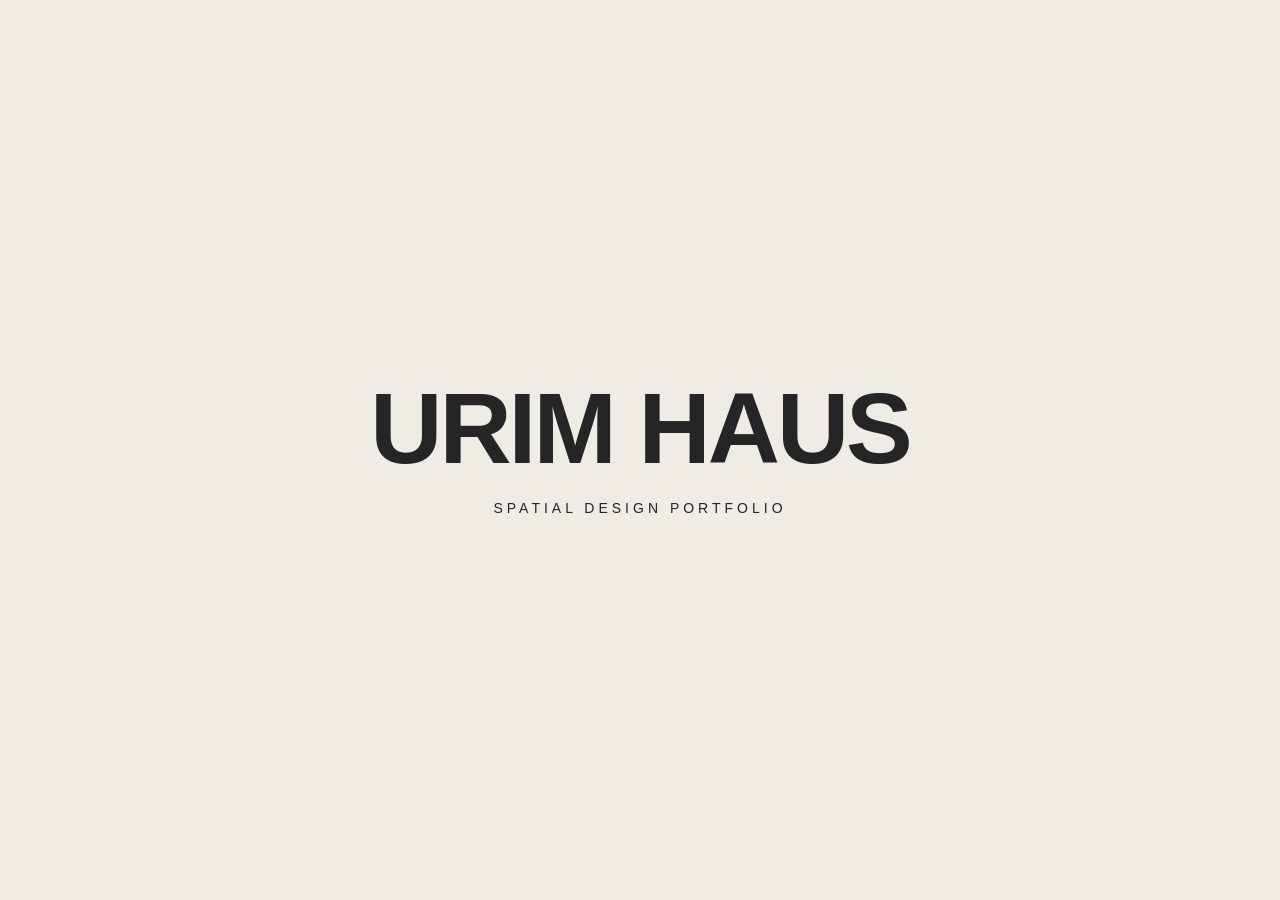
==== index.html @ 74f7f74a "Create index.html" ====
<!DOCTYPE html>
<html lang="ko">
<head>
    <meta charset="UTF-8">
    <meta name="viewport" content="width=device-width, initial-scale=1.0">
    <title>URIM HAUS</title>
    <style>
        body {
            margin: 0;
            background: #eeece5;
            color: #252525;
            font-family: Arial, sans-serif;
            display: flex;
            justify-content: center;
            align-items: center;
            min-height: 100vh;
            text-align: center;
        }
        h1 {
            font-size: clamp(48px, 10vw, 100px);
            letter-spacing: -3px;
            margin: 0;
        }
        p {
            font-size: 14px;
            letter-spacing: 4px;
        }
    </style>
</head>
<body>
    <main>
        <h1>URIM HAUS</h1>
        <p>SPATIAL DESIGN PORTFOLIO</p>
    </main>
</body>
</html>
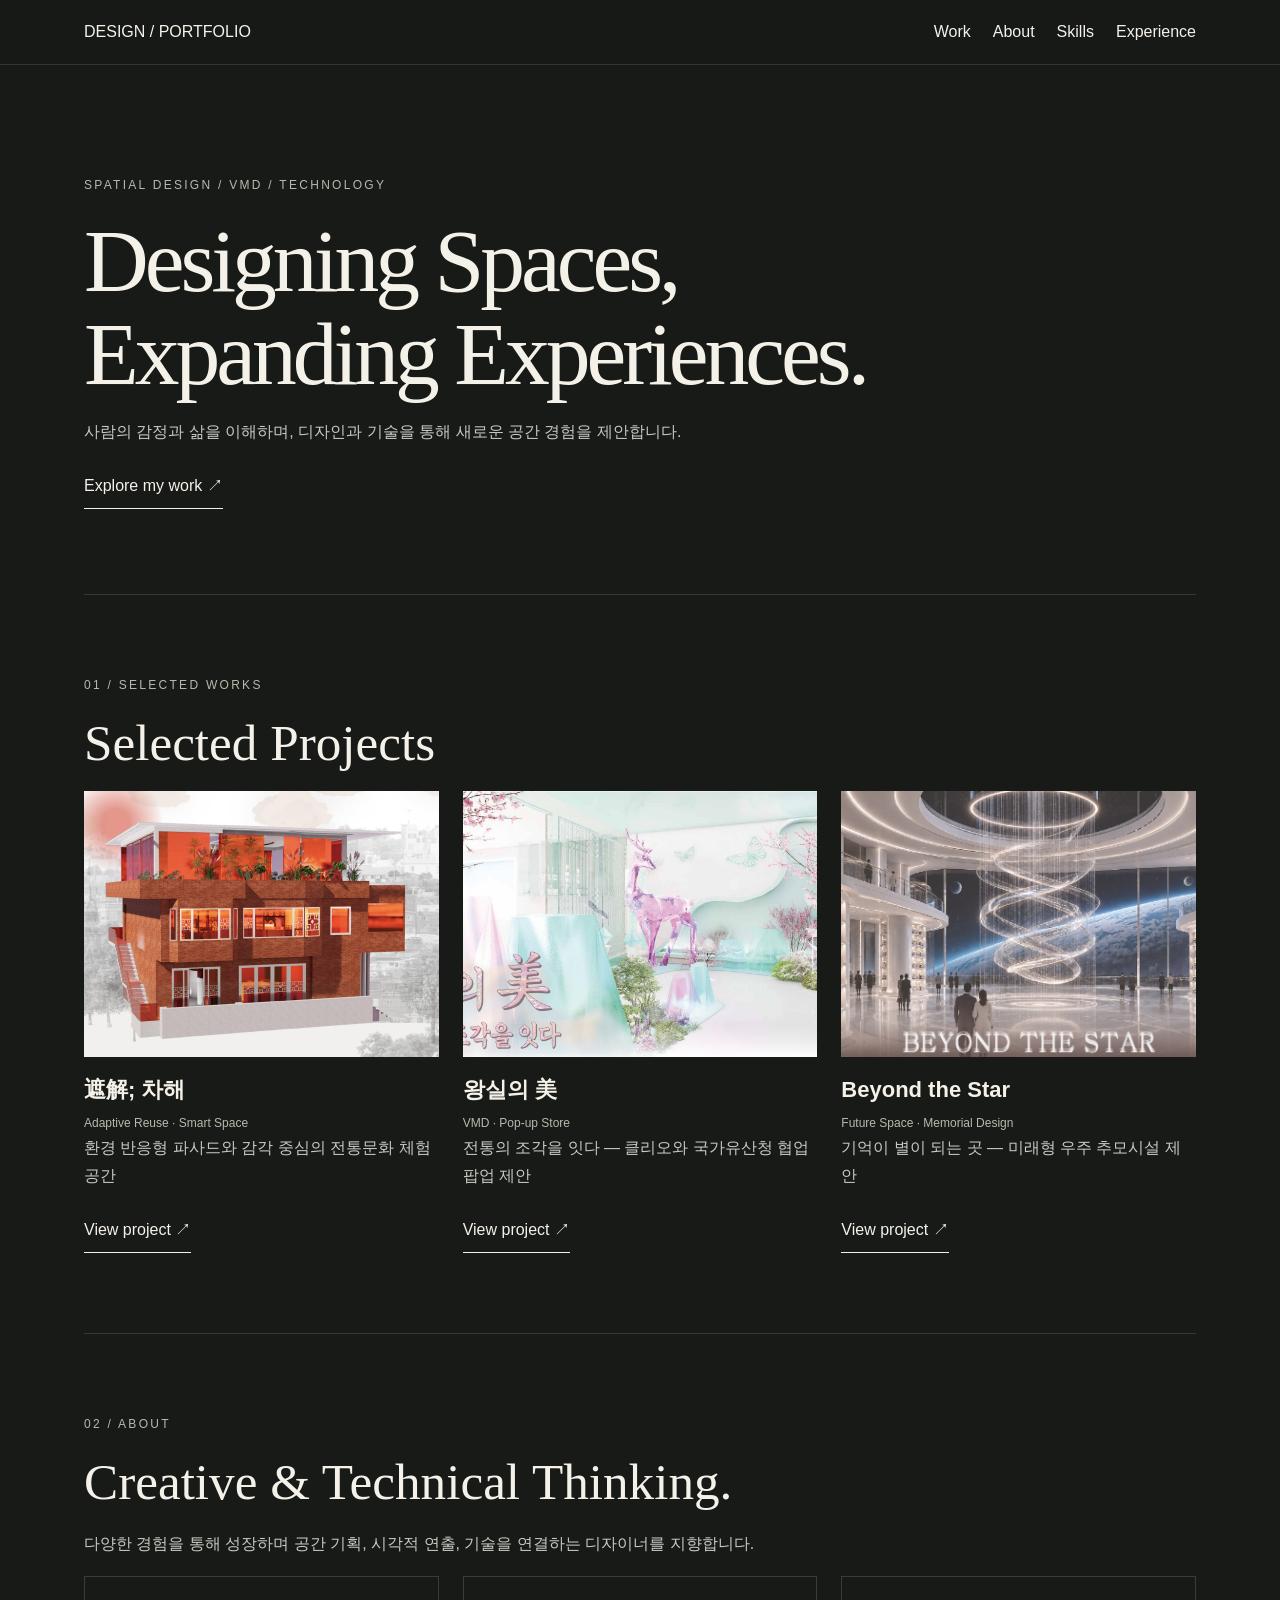
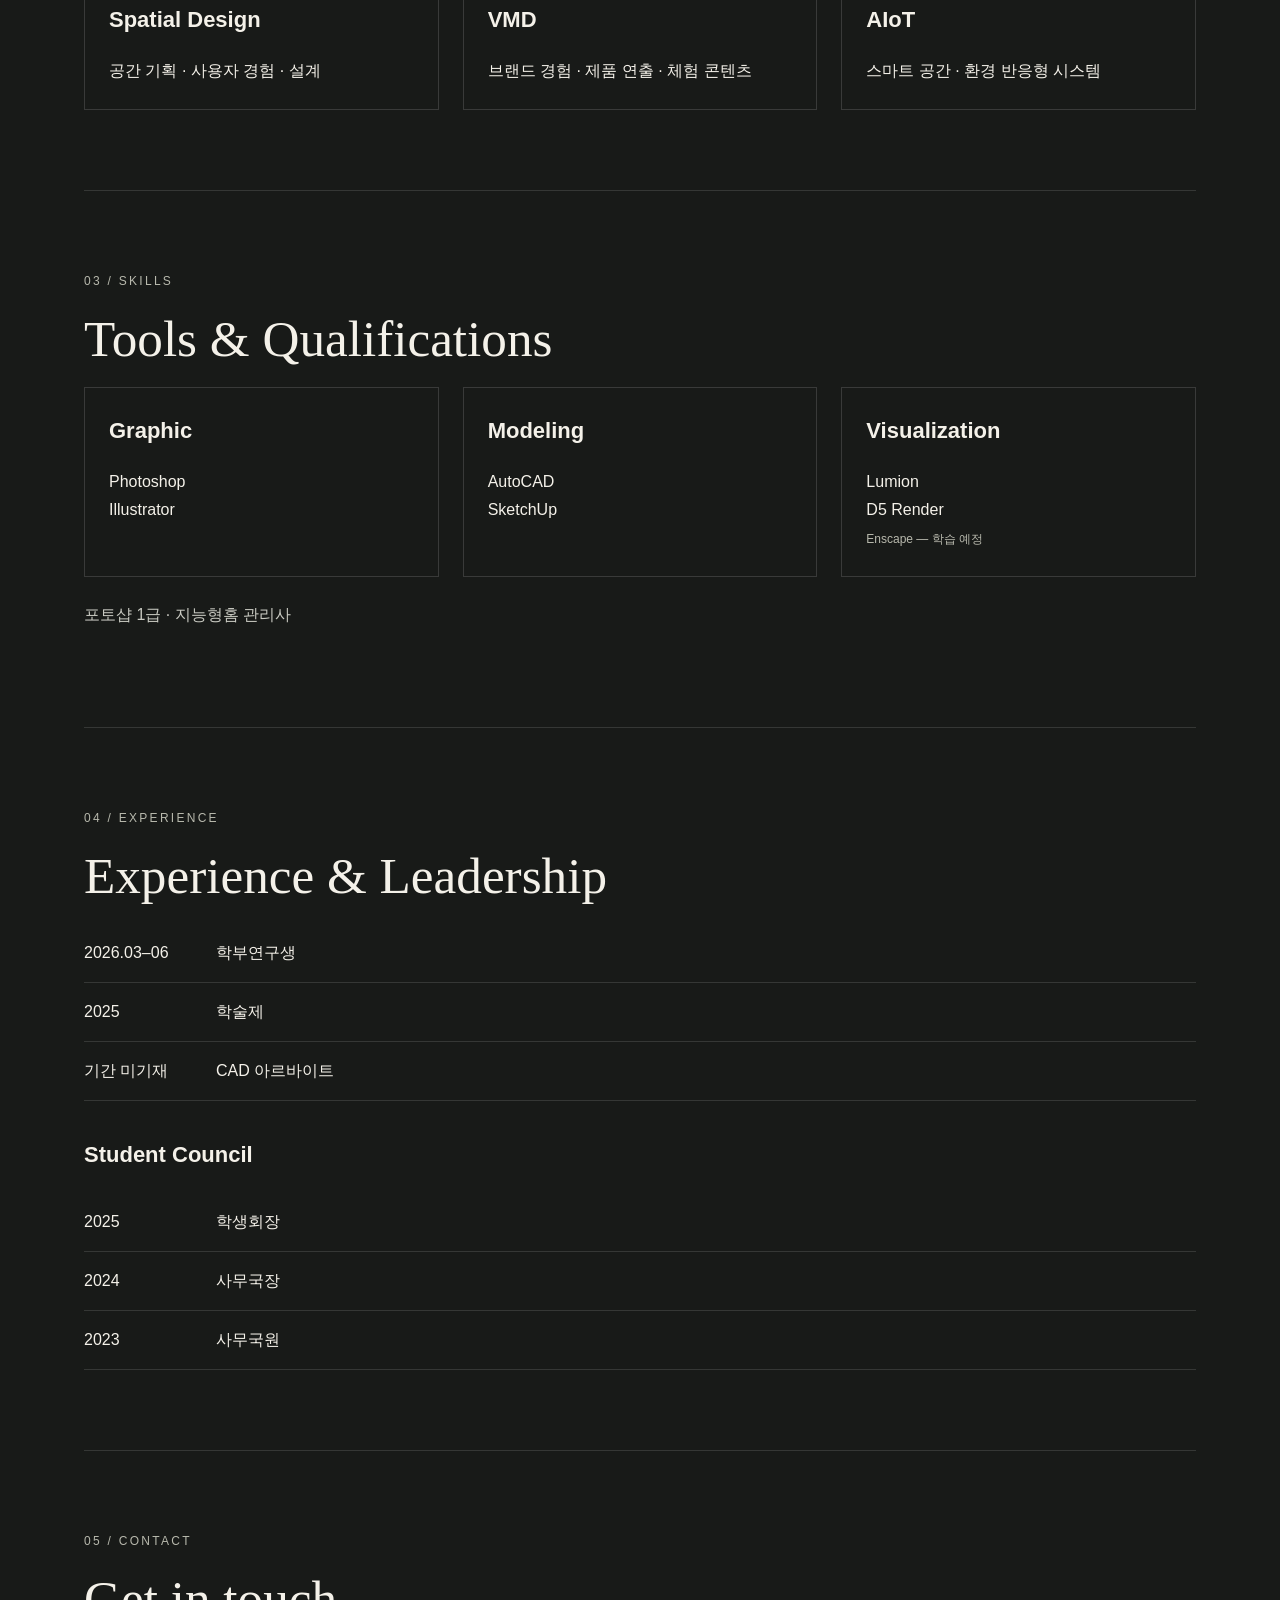
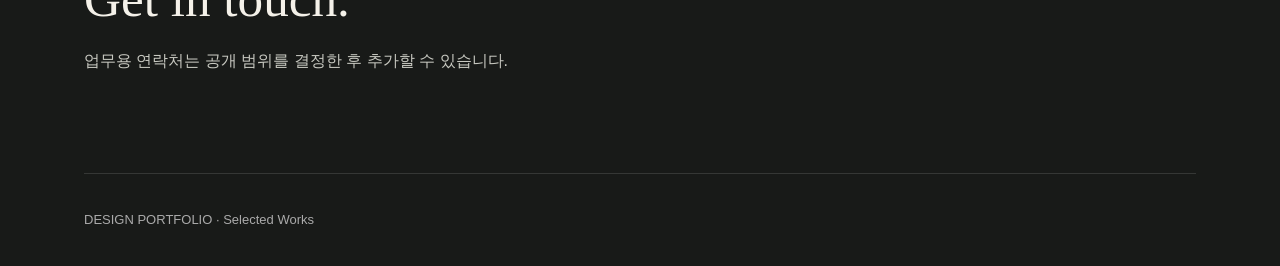
==== commit 3b6e340f: "Add files via upload" ====
--- a/index.html
+++ b/index.html
@@ -1,37 +1 @@
-
-<!DOCTYPE html>
-<html lang="ko">
-<head>
-    <meta charset="UTF-8">
-    <meta name="viewport" content="width=device-width, initial-scale=1.0">
-    <title>URIM HAUS</title>
-    <style>
-        body {
-            margin: 0;
-            background: #eeece5;
-            color: #252525;
-            font-family: Arial, sans-serif;
-            display: flex;
-            justify-content: center;
-            align-items: center;
-            min-height: 100vh;
-            text-align: center;
-        }
-        h1 {
-            font-size: clamp(48px, 10vw, 100px);
-            letter-spacing: -3px;
-            margin: 0;
-        }
-        p {
-            font-size: 14px;
-            letter-spacing: 4px;
-        }
-    </style>
-</head>
-<body>
-    <main>
-        <h1>URIM HAUS</h1>
-        <p>SPATIAL DESIGN PORTFOLIO</p>
-    </main>
-</body>
-</html>
+<!doctype html><html lang="ko"><head><meta charset="utf-8"><meta name="viewport" content="width=device-width,initial-scale=1"><title>Home | Portfolio</title><link rel="stylesheet" href="style.css"></head><body class=""><header><nav><a href="index.html">DESIGN / PORTFOLIO</a><div><a href="index.html#work">Work</a><a href="index.html#about">About</a><a href="index.html#skills">Skills</a><a href="index.html#experience">Experience</a></div></nav></header><main><section class="hero"><p class="eyebrow">Spatial Design / VMD / Technology</p><h1>Designing Spaces,<br>Expanding Experiences.</h1><p>사람의 감정과 삶을 이해하며, 디자인과 기술을 통해 새로운 공간 경험을 제안합니다.</p><a class="link" href="#work">Explore my work ↗</a></section><section id="work"><p class="eyebrow">01 / Selected works</p><h2>Selected Projects</h2><div class="cards"><a class="card" href="cha.html"><div class="frame"><img src="assets/cha-cover.jpg" alt="遮解; 차해 대표 이미지"></div><h3>遮解; 차해</h3><div class="tag">Adaptive Reuse · Smart Space</div><p>환경 반응형 파사드와 감각 중심의 전통문화 체험 공간</p><span class="link">View project ↗</span></a><a class="card" href="royal.html"><div class="frame"><img src="assets/royal-cover.jpg" alt="왕실의 美 대표 이미지"></div><h3>왕실의 美</h3><div class="tag">VMD · Pop-up Store</div><p>전통의 조각을 잇다 — 클리오와 국가유산청 협업 팝업 제안</p><span class="link">View project ↗</span></a><a class="card" href="star.html"><div class="frame"><img src="assets/star-cover.jpg" alt="Beyond the Star 대표 이미지"></div><h3>Beyond the Star</h3><div class="tag">Future Space · Memorial Design</div><p>기억이 별이 되는 곳 — 미래형 우주 추모시설 제안</p><span class="link">View project ↗</span></a></div></section><section id="about"><p class="eyebrow">02 / About</p><h2>Creative & Technical Thinking.</h2><p>다양한 경험을 통해 성장하며 공간 기획, 시각적 연출, 기술을 연결하는 디자이너를 지향합니다.</p><div class="cols"><div class="panel"><h3>Spatial Design</h3>공간 기획 · 사용자 경험 · 설계</div><div class="panel"><h3>VMD</h3>브랜드 경험 · 제품 연출 · 체험 콘텐츠</div><div class="panel"><h3>AIoT</h3>스마트 공간 · 환경 반응형 시스템</div></div></section><section id="skills"><p class="eyebrow">03 / Skills</p><h2>Tools & Qualifications</h2><div class="cols"><div class="panel"><h3>Graphic</h3>Photoshop<br>Illustrator</div><div class="panel"><h3>Modeling</h3>AutoCAD<br>SketchUp</div><div class="panel"><h3>Visualization</h3>Lumion<br>D5 Render<br><span class="tag">Enscape — 학습 예정</span></div></div><p style="margin-top:24px">포토샵 1급 · 지능형홈 관리사</p></section><section id="experience"><p class="eyebrow">04 / Experience</p><h2>Experience & Leadership</h2><div class="timeline"><span>2026.03–06</span><span>학부연구생</span></div><div class="timeline"><span>2025</span><span>학술제</span></div><div class="timeline"><span>기간 미기재</span><span>CAD 아르바이트</span></div><h3 style="margin-top:35px">Student Council</h3><div class="timeline"><span>2025</span><span>학생회장</span></div><div class="timeline"><span>2024</span><span>사무국장</span></div><div class="timeline"><span>2023</span><span>사무국원</span></div></section><section id="contact"><p class="eyebrow">05 / Contact</p><h2>Get in touch.</h2><p>업무용 연락처는 공개 범위를 결정한 후 추가할 수 있습니다.</p></section></main><footer>DESIGN PORTFOLIO · Selected Works</footer></body></html>
--- a/style.css
+++ b/style.css
@@ -0,0 +1 @@
+*{box-sizing:border-box}html{scroll-behavior:smooth}body{margin:0;background:#181a18;color:#f4f1e9;font-family:Arial,"Malgun Gothic",sans-serif;line-height:1.75}a{color:inherit;text-decoration:none}img{display:block;width:100%;height:auto}header{position:sticky;top:0;z-index:5;background:#181a18ed;border-bottom:1px solid #ffffff20;backdrop-filter:blur(12px)}nav{max-width:1240px;margin:auto;display:flex;justify-content:space-between;align-items:center;padding:18px 5%;gap:18px;flex-wrap:wrap}nav div{display:flex;gap:22px;flex-wrap:wrap}nav a:hover,.link:hover{color:#d5ad83}main{max-width:1240px;margin:auto;padding:0 5%}section{padding:80px 0;border-bottom:1px solid #ffffff20;scroll-margin-top:90px}.eyebrow{font-size:12px;letter-spacing:.19em;color:#b8b9ad;text-transform:uppercase}h1,h2,h3,p{margin:0 0 18px}h1{font-family:Georgia,serif;font-size:clamp(44px,7vw,96px);line-height:1.04;font-weight:400;letter-spacing:-.045em}h2{font-family:Georgia,serif;font-size:clamp(32px,4vw,54px);font-weight:400;line-height:1.15}h3{font-size:22px}p{color:#c8c9c1;max-width:760px}.hero{padding:110px 0 85px}.link{display:inline-block;border-bottom:1px solid;padding:8px 0}.cards,.cols{display:grid;grid-template-columns:repeat(3,minmax(0,1fr));gap:24px}.card img{aspect-ratio:4/3;object-fit:cover;transition:transform .4s}.card:hover img{transform:scale(1.04)}.frame{overflow:hidden;background:#333}.card h3{margin:14px 0 3px}.tag{font-size:12px;color:#b8b9ad}.panel{border:1px solid #ffffff24;padding:24px}.timeline{display:grid;grid-template-columns:120px 1fr;gap:12px;border-bottom:1px solid #ffffff20;padding:15px 0}.detail{--accent:#d5ad83}.detail .eyebrow{color:var(--accent)}.detail .cover{max-height:680px;object-fit:cover}.detail section{padding:55px 0}.gallery{display:grid;gap:20px}.gallery img{border:1px solid #ffffff20}.gallery a:focus-visible,a:focus-visible{outline:3px solid #d5ad83;outline-offset:4px}footer{padding:35px 5%;max-width:1240px;margin:auto;color:#aaa;font-size:13px}@media(max-width:720px){.cards,.cols{grid-template-columns:1fr}.hero{padding:65px 0}section{padding:50px 0}nav div{gap:12px;font-size:13px}.timeline{grid-template-columns:90px 1fr}}
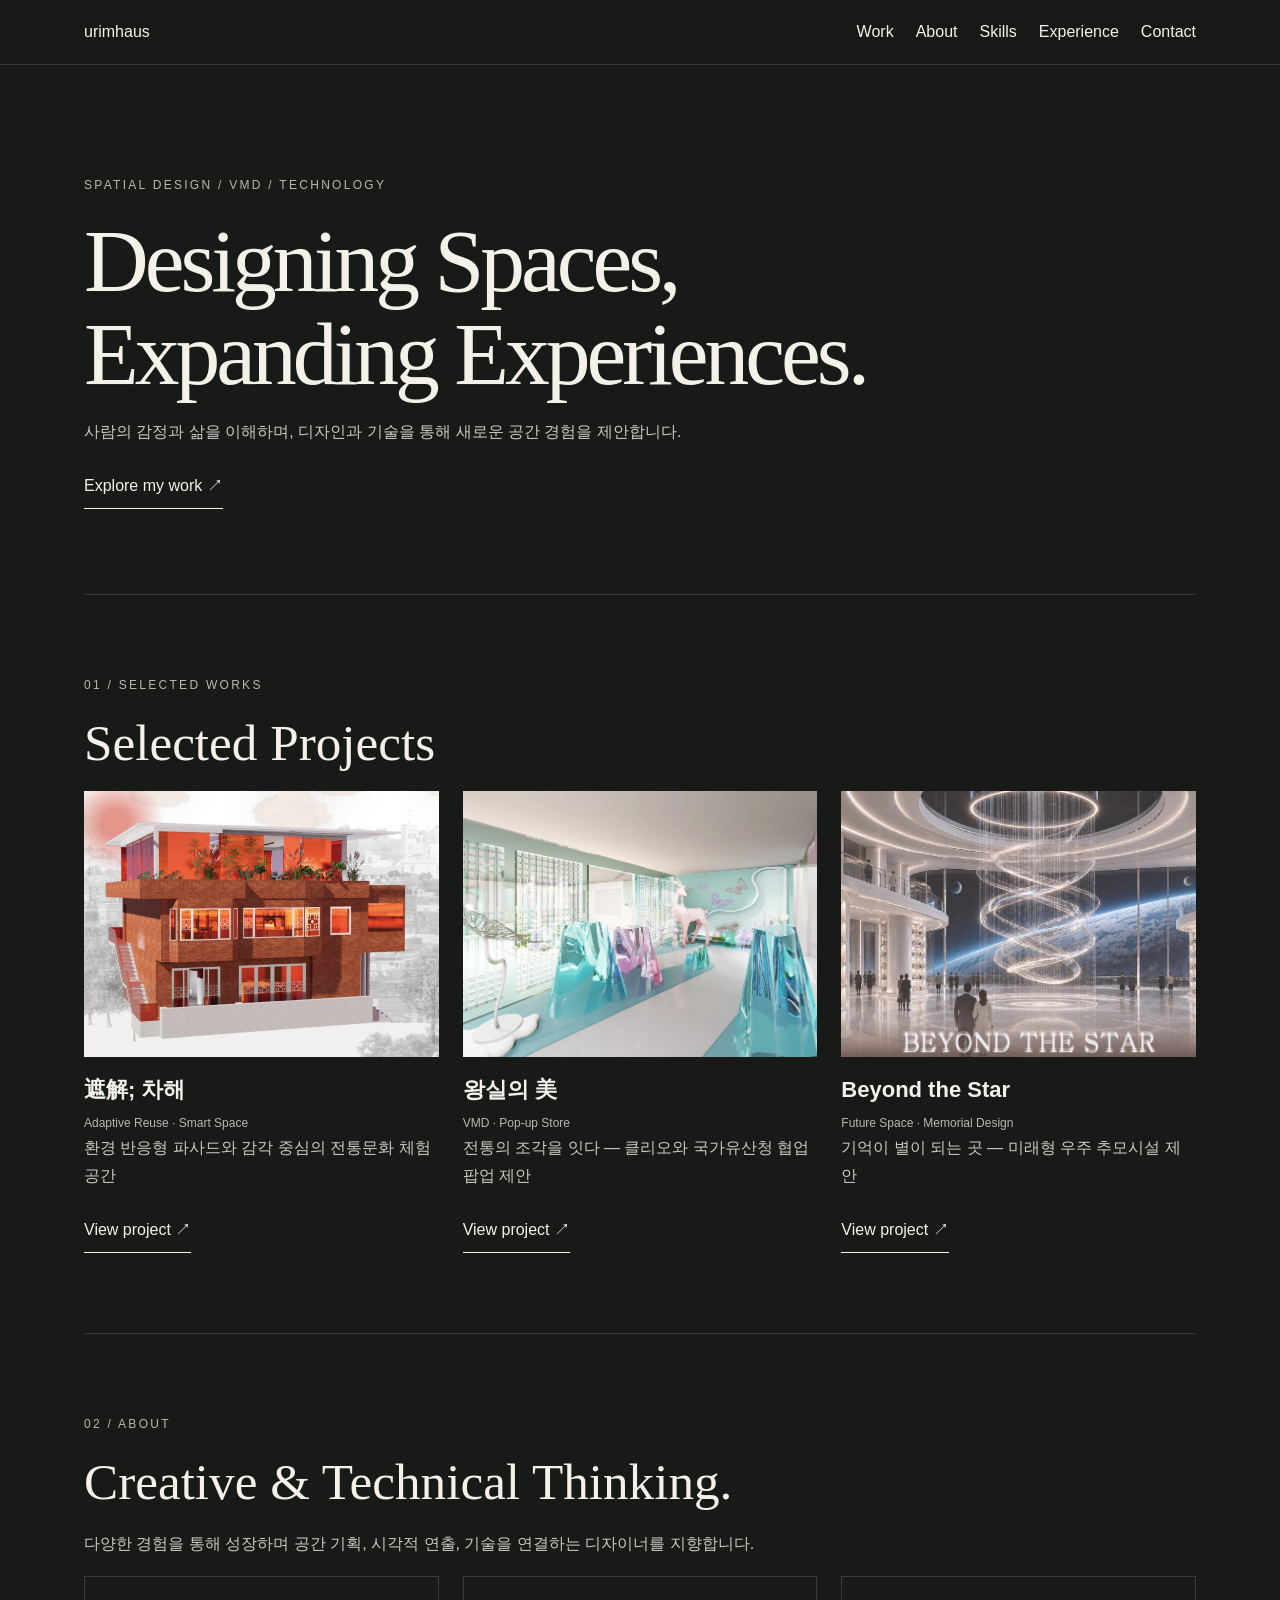
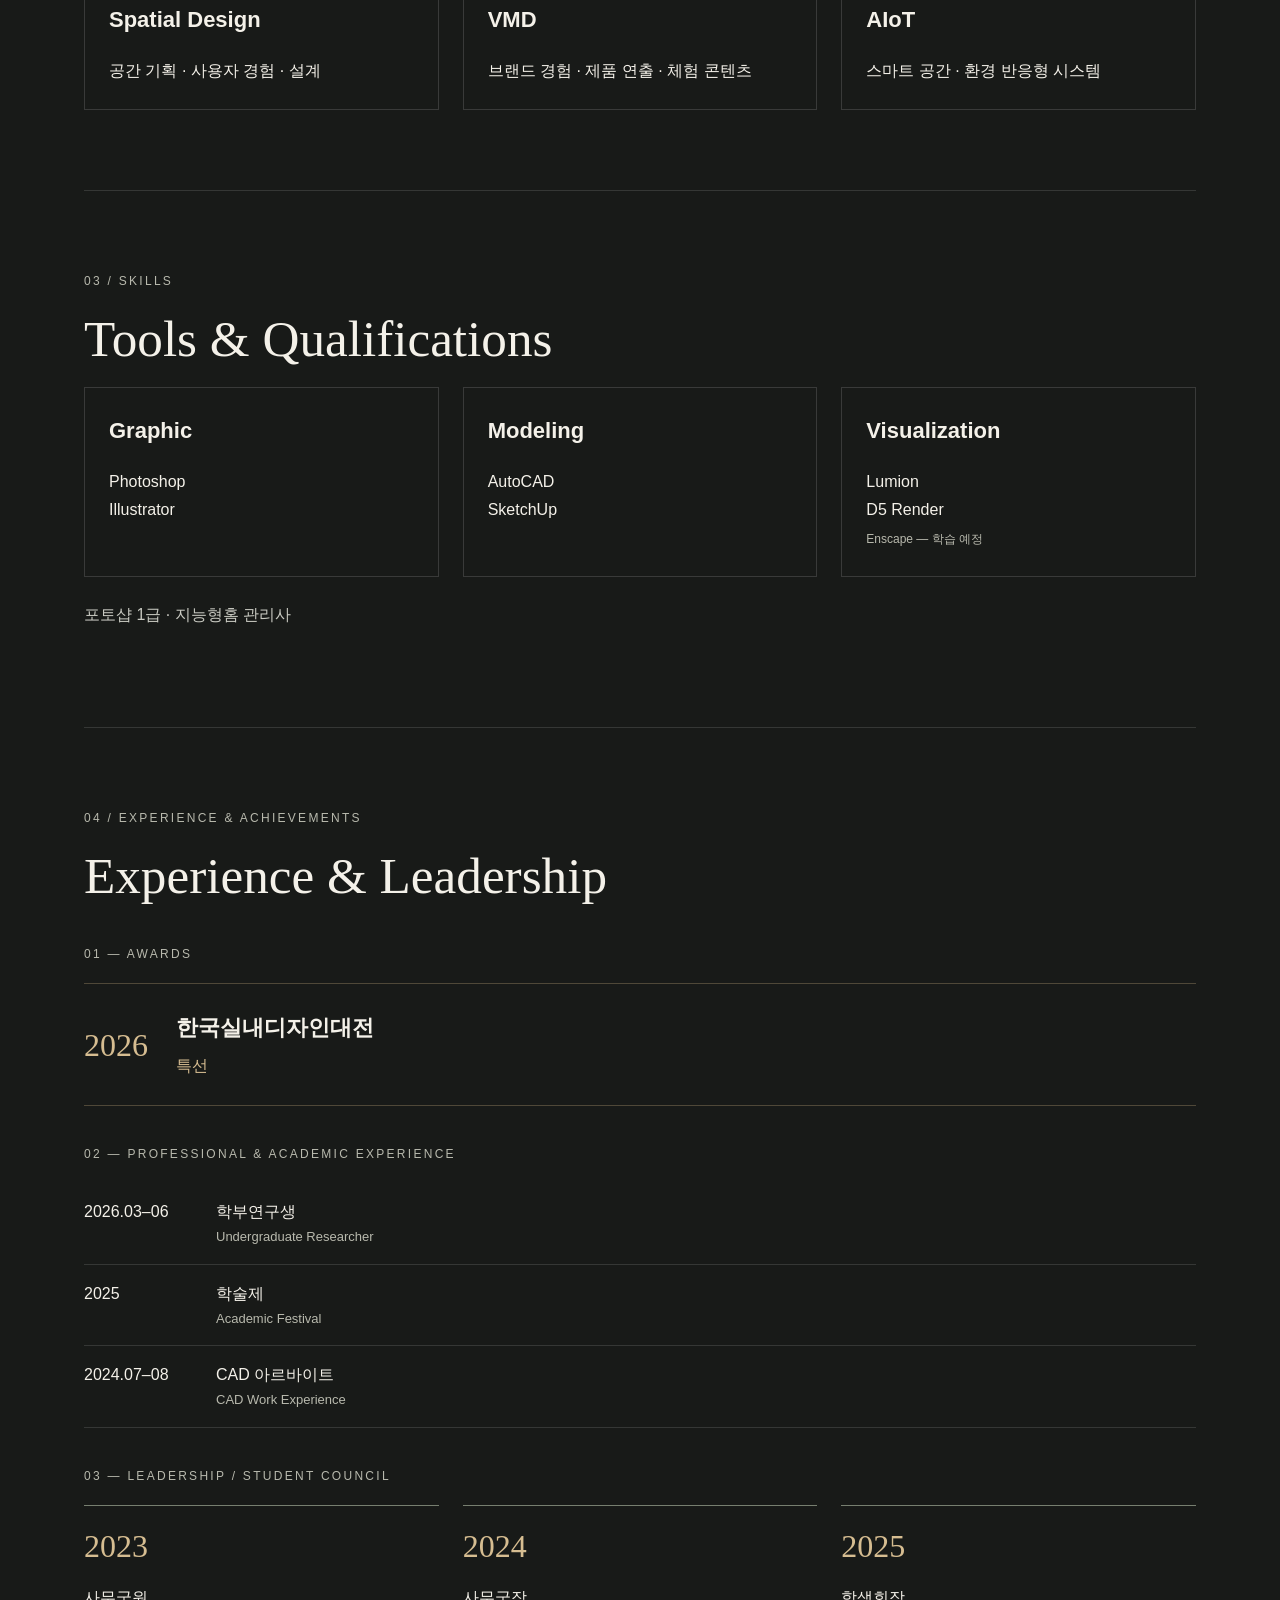
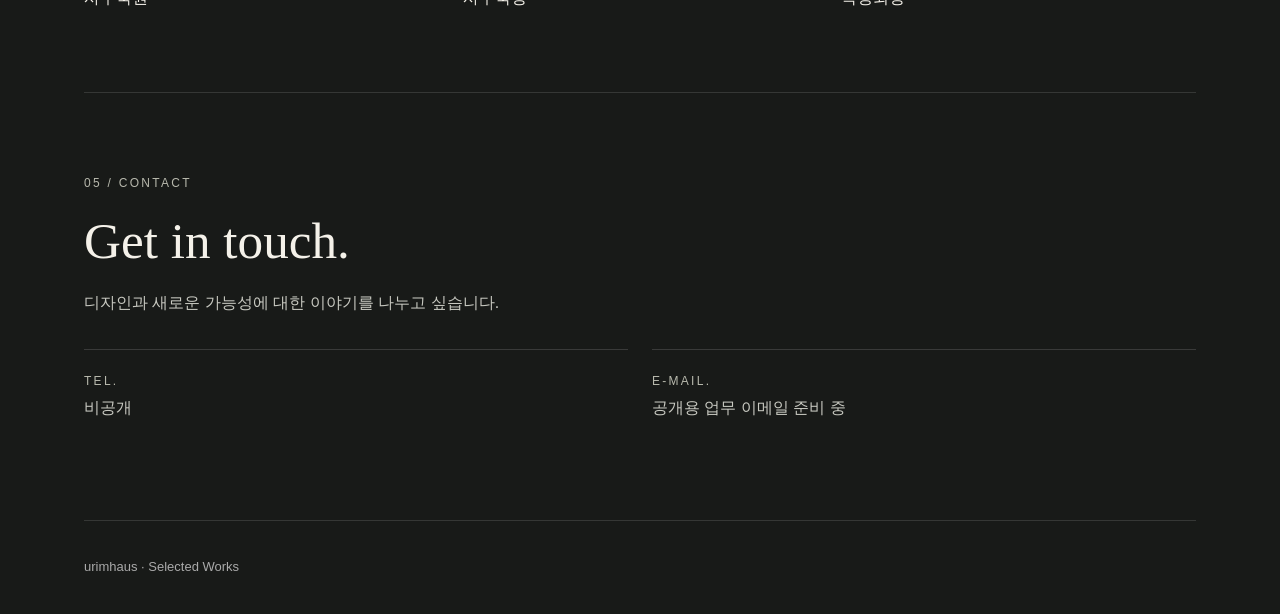
==== commit 29f9c8dd: "Add files via upload" ====
--- a/index.html
+++ b/index.html
@@ -1 +1 @@
-<!doctype html><html lang="ko"><head><meta charset="utf-8"><meta name="viewport" content="width=device-width,initial-scale=1"><title>Home | Portfolio</title><link rel="stylesheet" href="style.css"></head><body class=""><header><nav><a href="index.html">DESIGN / PORTFOLIO</a><div><a href="index.html#work">Work</a><a href="index.html#about">About</a><a href="index.html#skills">Skills</a><a href="index.html#experience">Experience</a></div></nav></header><main><section class="hero"><p class="eyebrow">Spatial Design / VMD / Technology</p><h1>Designing Spaces,<br>Expanding Experiences.</h1><p>사람의 감정과 삶을 이해하며, 디자인과 기술을 통해 새로운 공간 경험을 제안합니다.</p><a class="link" href="#work">Explore my work ↗</a></section><section id="work"><p class="eyebrow">01 / Selected works</p><h2>Selected Projects</h2><div class="cards"><a class="card" href="cha.html"><div class="frame"><img src="assets/cha-cover.jpg" alt="遮解; 차해 대표 이미지"></div><h3>遮解; 차해</h3><div class="tag">Adaptive Reuse · Smart Space</div><p>환경 반응형 파사드와 감각 중심의 전통문화 체험 공간</p><span class="link">View project ↗</span></a><a class="card" href="royal.html"><div class="frame"><img src="assets/royal-cover.jpg" alt="왕실의 美 대표 이미지"></div><h3>왕실의 美</h3><div class="tag">VMD · Pop-up Store</div><p>전통의 조각을 잇다 — 클리오와 국가유산청 협업 팝업 제안</p><span class="link">View project ↗</span></a><a class="card" href="star.html"><div class="frame"><img src="assets/star-cover.jpg" alt="Beyond the Star 대표 이미지"></div><h3>Beyond the Star</h3><div class="tag">Future Space · Memorial Design</div><p>기억이 별이 되는 곳 — 미래형 우주 추모시설 제안</p><span class="link">View project ↗</span></a></div></section><section id="about"><p class="eyebrow">02 / About</p><h2>Creative & Technical Thinking.</h2><p>다양한 경험을 통해 성장하며 공간 기획, 시각적 연출, 기술을 연결하는 디자이너를 지향합니다.</p><div class="cols"><div class="panel"><h3>Spatial Design</h3>공간 기획 · 사용자 경험 · 설계</div><div class="panel"><h3>VMD</h3>브랜드 경험 · 제품 연출 · 체험 콘텐츠</div><div class="panel"><h3>AIoT</h3>스마트 공간 · 환경 반응형 시스템</div></div></section><section id="skills"><p class="eyebrow">03 / Skills</p><h2>Tools & Qualifications</h2><div class="cols"><div class="panel"><h3>Graphic</h3>Photoshop<br>Illustrator</div><div class="panel"><h3>Modeling</h3>AutoCAD<br>SketchUp</div><div class="panel"><h3>Visualization</h3>Lumion<br>D5 Render<br><span class="tag">Enscape — 학습 예정</span></div></div><p style="margin-top:24px">포토샵 1급 · 지능형홈 관리사</p></section><section id="experience"><p class="eyebrow">04 / Experience</p><h2>Experience & Leadership</h2><div class="timeline"><span>2026.03–06</span><span>학부연구생</span></div><div class="timeline"><span>2025</span><span>학술제</span></div><div class="timeline"><span>기간 미기재</span><span>CAD 아르바이트</span></div><h3 style="margin-top:35px">Student Council</h3><div class="timeline"><span>2025</span><span>학생회장</span></div><div class="timeline"><span>2024</span><span>사무국장</span></div><div class="timeline"><span>2023</span><span>사무국원</span></div></section><section id="contact"><p class="eyebrow">05 / Contact</p><h2>Get in touch.</h2><p>업무용 연락처는 공개 범위를 결정한 후 추가할 수 있습니다.</p></section></main><footer>DESIGN PORTFOLIO · Selected Works</footer></body></html>+<!doctype html><html lang="ko"><head><meta charset="utf-8"><meta name="viewport" content="width=device-width,initial-scale=1"><title>urimhaus | Portfolio</title><link rel="stylesheet" href="style.css"><style>.resume-group{margin-top:38px}.award-line{display:flex;align-items:center;gap:28px;border-block:1px solid #bda47a55;padding:25px 0}.award-year,.lead-grid strong{font-family:Georgia,serif;font-size:32px;font-weight:400;color:#d6bd91}.award-line h3{margin:0 0 4px}.award-label{color:#d6bd91}.resume-group small{display:block;color:#b8b9ad;font-size:13px}.lead-grid,.contact-grid{display:grid;grid-template-columns:repeat(3,minmax(0,1fr));gap:24px}.lead-grid div{border-top:1px solid #777f70;padding-top:12px;display:grid;gap:10px}.contact-grid{grid-template-columns:repeat(2,minmax(0,1fr));margin-top:32px}.contact-grid div{border-top:1px solid #ffffff24;padding-top:16px}.contact-grid p{overflow-wrap:anywhere}@media(max-width:600px){.lead-grid{gap:12px}.contact-grid{grid-template-columns:1fr}.award-line{gap:16px}.lead-grid strong{font-size:25px}}</style></head><body class=""><header><nav><a href="index.html">urimhaus</a><div><a href="index.html#work">Work</a><a href="index.html#about">About</a><a href="index.html#skills">Skills</a><a href="index.html#experience">Experience</a><a href="index.html#contact">Contact</a></div></nav></header><main><section class="hero"><p class="eyebrow">Spatial Design / VMD / Technology</p><h1>Designing Spaces,<br>Expanding Experiences.</h1><p>사람의 감정과 삶을 이해하며, 디자인과 기술을 통해 새로운 공간 경험을 제안합니다.</p><a class="link" href="#work">Explore my work ↗</a></section><section id="work"><p class="eyebrow">01 / Selected works</p><h2>Selected Projects</h2><div class="cards"><a class="card" href="cha.html"><div class="frame"><img src="assets/cha-cover.jpg" alt="遮解; 차해 대표 이미지"></div><h3>遮解; 차해</h3><div class="tag">Adaptive Reuse · Smart Space</div><p>환경 반응형 파사드와 감각 중심의 전통문화 체험 공간</p><span class="link">View project ↗</span></a><a class="card" href="royal.html"><div class="frame"><img src="assets/royal-cover.jpg" alt="왕실의 美 대표 이미지"></div><h3>왕실의 美</h3><div class="tag">VMD · Pop-up Store</div><p>전통의 조각을 잇다 — 클리오와 국가유산청 협업 팝업 제안</p><span class="link">View project ↗</span></a><a class="card" href="star.html"><div class="frame"><img src="assets/star-cover.jpg" alt="Beyond the Star 대표 이미지"></div><h3>Beyond the Star</h3><div class="tag">Future Space · Memorial Design</div><p>기억이 별이 되는 곳 — 미래형 우주 추모시설 제안</p><span class="link">View project ↗</span></a></div></section><section id="about"><p class="eyebrow">02 / About</p><h2>Creative & Technical Thinking.</h2><p>다양한 경험을 통해 성장하며 공간 기획, 시각적 연출, 기술을 연결하는 디자이너를 지향합니다.</p><div class="cols"><div class="panel"><h3>Spatial Design</h3>공간 기획 · 사용자 경험 · 설계</div><div class="panel"><h3>VMD</h3>브랜드 경험 · 제품 연출 · 체험 콘텐츠</div><div class="panel"><h3>AIoT</h3>스마트 공간 · 환경 반응형 시스템</div></div></section><section id="skills"><p class="eyebrow">03 / Skills</p><h2>Tools & Qualifications</h2><div class="cols"><div class="panel"><h3>Graphic</h3>Photoshop<br>Illustrator</div><div class="panel"><h3>Modeling</h3>AutoCAD<br>SketchUp</div><div class="panel"><h3>Visualization</h3>Lumion<br>D5 Render<br><span class="tag">Enscape — 학습 예정</span></div></div><p style="margin-top:24px">포토샵 1급 · 지능형홈 관리사</p></section><section id="experience"><p class="eyebrow">04 / Experience &amp; Achievements</p><h2>Experience &amp; Leadership</h2><div class="resume-group"><p class="eyebrow">01 — Awards</p><div class="award-line"><span class="award-year">2026</span><div><h3>한국실내디자인대전</h3><span class="award-label">특선</span></div></div></div><div class="resume-group"><p class="eyebrow">02 — Professional &amp; Academic Experience</p><div class="timeline"><span>2026.03–06</span><div>학부연구생<small>Undergraduate Researcher</small></div></div><div class="timeline"><span>2025</span><div>학술제<small>Academic Festival</small></div></div><div class="timeline"><span>2024.07–08</span><div>CAD 아르바이트<small>CAD Work Experience</small></div></div></div><div class="resume-group"><p class="eyebrow">03 — Leadership / Student Council</p><div class="lead-grid"><div><strong>2023</strong><span>사무국원</span></div><div><strong>2024</strong><span>사무국장</span></div><div><strong>2025</strong><span>학생회장</span></div></div></div></section><section id="contact"><p class="eyebrow">05 / Contact</p><h2>Get in touch.</h2><p>디자인과 새로운 가능성에 대한 이야기를 나누고 싶습니다.</p><div class="contact-grid"><div><span class="eyebrow">TEL.</span><p>비공개</p></div><div><span class="eyebrow">E-MAIL.</span><p>공개용 업무 이메일 준비 중</p></div></div></section></main><footer>urimhaus · Selected Works</footer></body></html>
